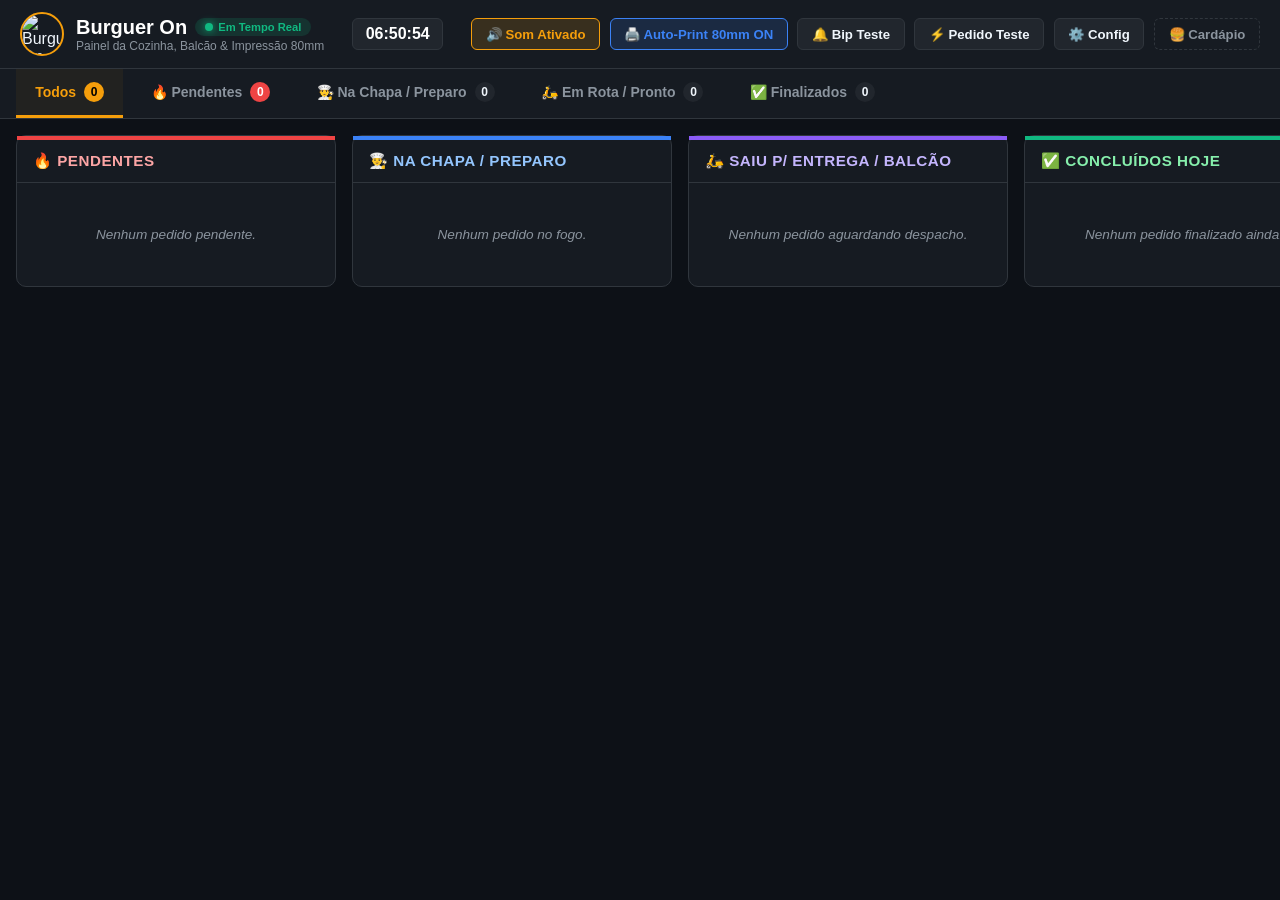
==== admin.html @ c75352a1 "feat: Adiciona calculo de frete ViaCEP para Cotia, gravacao Firestore em tempo real e Painel KDS da " ====
<!DOCTYPE html>
<html lang="pt-BR">
<head>
  <meta charset="UTF-8">
  <meta name="viewport" content="width=device-width, initial-scale=1.0">
  <title>Painel da Cozinha & Balcão | Burguer On Artesanal</title>
  <meta name="description" content="Sistema de Gestão da Cozinha (KDS), pedidos em tempo real e comanda térmica 80mm para Burguer On Artesanal.">
  <link rel="icon" type="image/png" href="assets/images/logo_burguer_on.png">
  <link rel="stylesheet" href="assets/css/admin.css">
</head>
<body>

  <!-- CABEÇALHO KDS -->
  <header class="kds-header">
    <div class="kds-brand">
      <img src="assets/images/logo_burguer_on.png" alt="Burguer On Logo" class="kds-logo">
      <div class="kds-title">
        <h1>
          Burguer On
          <span class="kds-status-badge">
            <span class="kds-status-dot"></span>
            Em Tempo Real
          </span>
        </h1>
        <div class="kds-subtitle">Painel da Cozinha, Balcão & Impressão 80mm</div>
      </div>
    </div>

    <div id="kds-clock" class="kds-clock">00:00:00</div>

    <div class="kds-controls">
      <button id="btn-toggle-sound" class="btn-ctrl active-sound" title="Ativar ou desativar aviso sonoro contínuo">
        🔊 Som Ativado
      </button>

      <button id="btn-toggle-autoprint" class="btn-ctrl active-print" title="Disparo automático de impressão de pedidos novos">
        🖨️ Auto-Print 80mm ON
      </button>

      <button id="btn-test-sound" class="btn-ctrl" title="Testar áudio de bip da cozinha">
        🔔 Bip Teste
      </button>

      <button id="btn-demo-order" class="btn-ctrl" title="Simular novo pedido no sistema">
        ⚡ Pedido Teste
      </button>

      <button id="btn-settings" class="btn-ctrl" title="Configurar Firebase Firestore">
        ⚙️ Config
      </button>

      <a href="index.html" class="btn-ctrl btn-back-menu" title="Voltar para a página de vendas">
        🍔 Cardápio
      </a>
    </div>
  </header>

  <!-- BARRA DE ALERTA DE PEDIDOS PENDENTES -->
  <div id="kds-alert-bar" class="kds-alert-bar hidden">
    <div>
      🚨 <strong>NOVO PEDIDO CHEGANDO!</strong> Há <span id="alert-pending-count">0</span> pedido(s) aguardando aceite e preparo na chapa.
    </div>
    <button id="btn-silence-alert" class="btn-silence-alert">
      Silenciar Alarme 🔕
    </button>
  </div>

  <!-- NAVEGAÇÃO DE ABAS / FILTROS -->
  <nav class="kds-tabs-nav">
    <button class="kds-tab-btn active" data-col="todos">
      Todos <span class="tab-badge" id="count-todos">0</span>
    </button>
    <button class="kds-tab-btn" data-col="pending">
      🔥 Pendentes <span class="tab-badge badge-danger" id="count-pending">0</span>
    </button>
    <button class="kds-tab-btn" data-col="preparo">
      👨‍🍳 Na Chapa / Preparo <span class="tab-badge" id="count-preparo">0</span>
    </button>
    <button class="kds-tab-btn" data-col="entrega">
      🛵 Em Rota / Pronto <span class="tab-badge" id="count-entrega">0</span>
    </button>
    <button class="kds-tab-btn" data-col="finalizado">
      ✅ Finalizados <span class="tab-badge" id="count-finalizado">0</span>
    </button>
  </nav>

  <!-- QUADRO KANBAN MULTICOLUNAS KDS -->
  <main class="kds-container" id="kds-container">
    
    <!-- COLUNA 1: PENDENTES -->
    <section class="kds-column" id="column-pending">
      <div class="kds-column-header col-pending">
        <span>🔥 PENDENTES</span>
      </div>
      <div class="kds-cards-list" id="list-pending">
        <div class="kds-empty-state">Nenhum pedido pendente.</div>
      </div>
    </section>

    <!-- COLUNA 2: EM PREPARO -->
    <section class="kds-column" id="column-preparo">
      <div class="kds-column-header col-preparing">
        <span>👨‍🍳 NA CHAPA / PREPARO</span>
      </div>
      <div class="kds-cards-list" id="list-preparo">
        <div class="kds-empty-state">Nenhum pedido no fogo.</div>
      </div>
    </section>

    <!-- COLUNA 3: SAIU PARA ENTREGA / PRONTO NO BALCÃO -->
    <section class="kds-column" id="column-entrega">
      <div class="kds-column-header col-delivery">
        <span>🛵 SAIU P/ ENTREGA / BALCÃO</span>
      </div>
      <div class="kds-cards-list" id="list-entrega">
        <div class="kds-empty-state">Nenhum pedido aguardando despacho.</div>
      </div>
    </section>

    <!-- COLUNA 4: FINALIZADOS -->
    <section class="kds-column" id="column-finalizado">
      <div class="kds-column-header col-completed">
        <span>✅ CONCLUÍDOS HOJE</span>
      </div>
      <div class="kds-cards-list" id="list-finalizado">
        <div class="kds-empty-state">Nenhum pedido finalizado ainda.</div>
      </div>
    </section>

  </main>

  <!-- MODAL DE CONFIGURAÇÃO DO FIREBASE -->
  <div id="settings-modal" class="modal-overlay hidden">
    <div class="modal-content">
      <div class="modal-header">
        <h2>Configuração do Firebase Firestore</h2>
        <button id="btn-close-settings" class="btn-close-modal">&times;</button>
      </div>
      <form id="firebase-config-form">
        <p style="font-size:0.8rem; color:#8b949e; margin-bottom:1rem;">
          O sistema já possui sincronização local em tempo real entre abas e suporte à CDN do Firebase. Para usar seu projeto do Google Cloud / Firebase Console, informe abaixo:
        </p>
        <div class="form-group">
          <label for="fb-project-id">Firebase Project ID</label>
          <input type="text" id="fb-project-id" class="form-control" placeholder="ex: burguer-on-cotia" required>
        </div>
        <div class="form-group">
          <label for="fb-api-key">API Key</label>
          <input type="text" id="fb-api-key" class="form-control" placeholder="AIzaSy...">
        </div>
        <button type="submit" class="btn-ctrl active-sound" style="width:100%; justify-content:center; padding:0.65rem;">
          💾 Salvar Configurações
        </button>
      </form>
    </div>
  </div>

  <!-- ÁREA DE IMPRESSÃO TÉRMICA (EXCLUSIVA PARA PAPEL 80MM / 72MM GOLDENSKY) -->
  <div id="receipt-print-area"></div>

  <!-- SCRIPT MODULAR DO PAINEL -->
  <script type="module" src="assets/js/admin.js"></script>
</body>
</html>
---- assets/css/admin.css ----
/* ==========================================================================
   BURGUER ON ARTESANAL - PAINEL DA COZINHA & BALCÃO (KDS ADMIN)
   Estilização Profissional para Monitores, Tablets e Impressão Térmica 80mm
   ========================================================================== */

:root {
  --kds-bg: #0d1117;
  --kds-surface: #161b22;
  --kds-surface-light: #21262d;
  --kds-border: #30363d;
  --kds-text: #f0f6fc;
  --kds-text-muted: #8b949e;
  
  --kds-primary: #f59e0b; /* Amber */
  --kds-primary-hover: #d97706;
  --kds-primary-light: rgba(245, 158, 11, 0.15);
  
  --kds-danger: #ef4444; /* Vermelho Pedido Pendente */
  --kds-danger-light: rgba(239, 68, 68, 0.15);
  
  --kds-info: #3b82f6; /* Azul Em Preparo */
  --kds-info-light: rgba(59, 130, 246, 0.15);
  
  --kds-warning: #8b5cf6; /* Roxo Saiu para Entrega / Pronto */
  --kds-warning-light: rgba(139, 92, 246, 0.15);
  
  --kds-success: #10b981; /* Verde Concluído */
  --kds-success-light: rgba(16, 185, 129, 0.15);
  
  --radius-sm: 6px;
  --radius-md: 10px;
  --radius-lg: 16px;
}

* {
  box-sizing: border-box;
  margin: 0;
  padding: 0;
}

body {
  font-family: -apple-system, BlinkMacSystemFont, "Segoe UI", Roboto, Helvetica, Arial, sans-serif;
  background-color: var(--kds-bg);
  color: var(--kds-text);
  min-height: 100vh;
  display: flex;
  flex-direction: column;
  overflow-x: hidden;
}

/* ==========================================================================
   CABEÇALHO KDS
   ========================================================================== */
.kds-header {
  background-color: var(--kds-surface);
  border-bottom: 1px solid var(--kds-border);
  padding: 0.75rem 1.25rem;
  display: flex;
  align-items: center;
  justify-content: space-between;
  gap: 1rem;
  flex-wrap: wrap;
  position: sticky;
  top: 0;
  z-index: 100;
}

.kds-brand {
  display: flex;
  align-items: center;
  gap: 0.75rem;
}

.kds-logo {
  width: 44px;
  height: 44px;
  border-radius: 50%;
  object-fit: cover;
  border: 2px solid var(--kds-primary);
}

.kds-title h1 {
  font-size: 1.25rem;
  font-weight: 800;
  color: #fff;
  display: flex;
  align-items: center;
  gap: 0.5rem;
}

.kds-title .kds-subtitle {
  font-size: 0.75rem;
  color: var(--kds-text-muted);
}

.kds-status-badge {
  display: inline-flex;
  align-items: center;
  gap: 0.35rem;
  font-size: 0.7rem;
  padding: 0.2rem 0.6rem;
  border-radius: 999px;
  background: rgba(16, 185, 129, 0.15);
  color: var(--kds-success);
  font-weight: 600;
}

.kds-status-dot {
  width: 8px;
  height: 8px;
  border-radius: 50%;
  background: var(--kds-success);
  box-shadow: 0 0 8px var(--kds-success);
}

.kds-clock {
  font-size: 1rem;
  font-weight: 700;
  font-variant-numeric: tabular-nums;
  color: #fff;
  background: var(--kds-surface-light);
  padding: 0.4rem 0.8rem;
  border-radius: var(--radius-sm);
  border: 1px solid var(--kds-border);
}

.kds-controls {
  display: flex;
  align-items: center;
  gap: 0.6rem;
  flex-wrap: wrap;
}

.btn-ctrl {
  display: inline-flex;
  align-items: center;
  gap: 0.4rem;
  padding: 0.45rem 0.85rem;
  font-size: 0.825rem;
  font-weight: 600;
  border-radius: var(--radius-sm);
  border: 1px solid var(--kds-border);
  background: var(--kds-surface-light);
  color: var(--kds-text);
  cursor: pointer;
  transition: all 0.2s ease;
  user-select: none;
}

.btn-ctrl:hover {
  background: #2a313c;
  border-color: #484f58;
}

.btn-ctrl.active-sound {
  background: var(--kds-primary-light);
  color: var(--kds-primary);
  border-color: var(--kds-primary);
}

.btn-ctrl.active-print {
  background: var(--kds-info-light);
  color: var(--kds-info);
  border-color: var(--kds-info);
}

.btn-ctrl.alarm-pulsing {
  animation: pulse-alarm 1.2s infinite;
  background: var(--kds-danger);
  color: #fff;
  border-color: var(--kds-danger);
}

@keyframes pulse-alarm {
  0% { transform: scale(1); box-shadow: 0 0 0 0 rgba(239, 68, 68, 0.7); }
  50% { transform: scale(1.05); box-shadow: 0 0 0 10px rgba(239, 68, 68, 0); }
  100% { transform: scale(1); box-shadow: 0 0 0 0 rgba(239, 68, 68, 0); }
}

.btn-back-menu {
  background: transparent;
  color: var(--kds-text-muted);
  border: 1px dashed var(--kds-border);
  text-decoration: none;
}

.btn-back-menu:hover {
  color: #fff;
  border-color: var(--kds-primary);
}

/* ==========================================================================
   BARRA DE ALERTA DE PEDIDOS PENDENTES
   ========================================================================== */
.kds-alert-bar {
  background: linear-gradient(90deg, #b91c1c, #dc2626);
  color: #fff;
  padding: 0.6rem 1.25rem;
  font-weight: 700;
  font-size: 0.9rem;
  display: flex;
  align-items: center;
  justify-content: space-between;
  box-shadow: 0 4px 12px rgba(220, 38, 38, 0.3);
  animation: alert-slide-down 0.3s ease;
}

@keyframes alert-slide-down {
  from { transform: translateY(-100%); }
  to { transform: translateY(0); }
}

.kds-alert-bar.hidden {
  display: none;
}

.btn-silence-alert {
  background: #fff;
  color: #b91c1c;
  border: none;
  padding: 0.3rem 0.8rem;
  border-radius: var(--radius-sm);
  font-weight: 700;
  cursor: pointer;
}

/* ==========================================================================
   NAVEGAÇÃO POR COLUNAS / ABAS
   ========================================================================== */
.kds-tabs-nav {
  display: flex;
  background: var(--kds-surface);
  border-bottom: 1px solid var(--kds-border);
  padding: 0 1rem;
  gap: 0.5rem;
  overflow-x: auto;
}

.kds-tab-btn {
  display: flex;
  align-items: center;
  gap: 0.5rem;
  padding: 0.8rem 1.2rem;
  background: transparent;
  border: none;
  border-bottom: 3px solid transparent;
  color: var(--kds-text-muted);
  font-size: 0.875rem;
  font-weight: 700;
  cursor: pointer;
  white-space: nowrap;
  transition: all 0.2s ease;
}

.kds-tab-btn:hover {
  color: var(--kds-text);
}

.kds-tab-btn.active {
  color: var(--kds-primary);
  border-bottom-color: var(--kds-primary);
  background: rgba(245, 158, 11, 0.05);
}

.tab-badge {
  display: inline-flex;
  align-items: center;
  justify-content: center;
  min-width: 20px;
  height: 20px;
  padding: 0 6px;
  border-radius: 10px;
  font-size: 0.75rem;
  font-weight: 800;
  background: var(--kds-surface-light);
  color: var(--kds-text);
}

.kds-tab-btn.active .tab-badge {
  background: var(--kds-primary);
  color: #000;
}

.tab-badge.badge-danger {
  background: var(--kds-danger);
  color: #fff;
}

/* ==========================================================================
   LAYOUT KDS: QUADRO KANBAN MULTICOLUNAS OU LISTA
   ========================================================================== */
.kds-container {
  flex: 1;
  padding: 1rem;
  display: flex;
  gap: 1rem;
  overflow-x: auto;
  align-items: flex-start;
}

/* Cada coluna do Kanban */
.kds-column {
  flex: 1;
  min-width: 320px;
  max-width: 420px;
  background: var(--kds-surface);
  border-radius: var(--radius-md);
  border: 1px solid var(--kds-border);
  display: flex;
  flex-direction: column;
  max-height: calc(100vh - 140px);
}

.kds-column-header {
  padding: 0.75rem 1rem;
  border-bottom: 1px solid var(--kds-border);
  display: flex;
  align-items: center;
  justify-content: space-between;
  font-weight: 800;
  font-size: 0.95rem;
  letter-spacing: 0.5px;
}

.kds-column-header.col-pending {
  border-top: 4px solid var(--kds-danger);
  color: #fca5a5;
}

.kds-column-header.col-preparing {
  border-top: 4px solid var(--kds-info);
  color: #93c5fd;
}

.kds-column-header.col-delivery {
  border-top: 4px solid var(--kds-warning);
  color: #c4b5fd;
}

.kds-column-header.col-completed {
  border-top: 4px solid var(--kds-success);
  color: #86efac;
}

.kds-cards-list {
  padding: 0.75rem;
  overflow-y: auto;
  display: flex;
  flex-direction: column;
  gap: 0.75rem;
  flex: 1;
}

.kds-empty-state {
  text-align: center;
  padding: 2rem 1rem;
  color: var(--kds-text-muted);
  font-size: 0.85rem;
  font-style: italic;
}

/* ==========================================================================
   CARD DE PEDIDO KDS
   ========================================================================== */
.kds-order-card {
  background: var(--kds-surface-light);
  border: 1px solid var(--kds-border);
  border-radius: var(--radius-md);
  overflow: hidden;
  box-shadow: 0 4px 6px -1px rgba(0, 0, 0, 0.2);
  transition: transform 0.15s ease, border-color 0.15s ease;
  position: relative;
}

.kds-order-card:hover {
  transform: translateY(-2px);
  border-color: #58a6ff;
}

.kds-order-card.status-pendente {
  border-left: 5px solid var(--kds-danger);
  background: linear-gradient(180deg, rgba(239, 68, 68, 0.08) 0%, var(--kds-surface-light) 30%);
}

.kds-order-card.status-preparo {
  border-left: 5px solid var(--kds-info);
}

.kds-order-card.status-entrega {
  border-left: 5px solid var(--kds-warning);
}

.kds-order-card.status-finalizado {
  border-left: 5px solid var(--kds-success);
  opacity: 0.85;
}

.card-top {
  padding: 0.65rem 0.85rem;
  border-bottom: 1px solid var(--kds-border);
  display: flex;
  align-items: center;
  justify-content: space-between;
  background: rgba(0, 0, 0, 0.15);
}

.order-num-tag {
  font-size: 1.15rem;
  font-weight: 900;
  color: #fff;
  letter-spacing: 0.5px;
}

.order-type-badge {
  font-size: 0.7rem;
  font-weight: 800;
  text-transform: uppercase;
  padding: 0.2rem 0.55rem;
  border-radius: 4px;
}

.badge-delivery {
  background: #b45309;
  color: #fff;
}

.badge-retirada {
  background: #4338ca;
  color: #fff;
}

.card-time-row {
  display: flex;
  align-items: center;
  justify-content: space-between;
  padding: 0.4rem 0.85rem;
  font-size: 0.75rem;
  color: var(--kds-text-muted);
  background: rgba(0, 0, 0, 0.1);
}

.time-elapsed {
  font-weight: 700;
  color: var(--kds-primary);
}

/* Informações do Cliente */
.card-customer-info {
  padding: 0.6rem 0.85rem;
  border-bottom: 1px solid rgba(255, 255, 255, 0.05);
  font-size: 0.825rem;
}

.customer-name {
  font-weight: 700;
  color: #fff;
  margin-bottom: 0.2rem;
  display: flex;
  align-items: center;
  justify-content: space-between;
}

.customer-phone-link {
  color: #25d366;
  text-decoration: none;
  font-size: 0.75rem;
  display: inline-flex;
  align-items: center;
  gap: 0.25rem;
  font-weight: 600;
}

.customer-address {
  margin-top: 0.35rem;
  font-size: 0.775rem;
  color: #cbd5e1;
  background: rgba(0, 0, 0, 0.2);
  padding: 0.4rem 0.6rem;
  border-radius: 4px;
  border-left: 3px solid var(--kds-primary);
  line-height: 1.35;
}

/* Lista de Itens */
.card-items-list {
  padding: 0.65rem 0.85rem;
  display: flex;
  flex-direction: column;
  gap: 0.5rem;
}

.card-item {
  font-size: 0.85rem;
  border-bottom: 1px dashed rgba(255, 255, 255, 0.08);
  padding-bottom: 0.45rem;
}

.card-item:last-child {
  border-bottom: none;
  padding-bottom: 0;
}

.item-main-row {
  display: flex;
  justify-content: space-between;
  font-weight: 700;
  color: #fff;
}

.item-qty-name {
  display: flex;
  gap: 0.4rem;
}

.item-qty {
  background: var(--kds-primary);
  color: #000;
  font-weight: 900;
  padding: 0.1rem 0.4rem;
  border-radius: 3px;
  font-size: 0.75rem;
  height: fit-content;
}

.item-additions {
  margin-top: 0.2rem;
  padding-left: 1.5rem;
  font-size: 0.75rem;
  color: #93c5fd;
  display: flex;
  flex-direction: column;
  gap: 0.1rem;
}

.item-notes {
  margin-top: 0.3rem;
  padding: 0.25rem 0.5rem;
  background: rgba(239, 68, 68, 0.15);
  border-left: 2px solid var(--kds-danger);
  color: #fca5a5;
  font-size: 0.75rem;
  font-weight: 600;
  border-radius: 2px;
}

/* Totais e Pagamento */
.card-footer-info {
  padding: 0.65rem 0.85rem;
  background: rgba(0, 0, 0, 0.25);
  border-top: 1px solid var(--kds-border);
  font-size: 0.8rem;
}

.totals-row {
  display: flex;
  justify-content: space-between;
  margin-bottom: 0.25rem;
  color: var(--kds-text-muted);
}

.totals-total {
  font-size: 1rem;
  font-weight: 900;
  color: #fff;
  display: flex;
  justify-content: space-between;
  padding-top: 0.25rem;
  border-top: 1px solid rgba(255, 255, 255, 0.1);
}

.payment-tag {
  margin-top: 0.45rem;
  font-size: 0.75rem;
  font-weight: 700;
  color: #fbbf24;
  background: rgba(251, 191, 36, 0.1);
  padding: 0.3rem 0.5rem;
  border-radius: 4px;
}

/* Ações Rápidas */
.card-actions {
  padding: 0.65rem 0.85rem;
  background: rgba(0, 0, 0, 0.35);
  border-top: 1px solid var(--kds-border);
  display: flex;
  gap: 0.4rem;
  flex-wrap: wrap;
}

.btn-card-action {
  flex: 1;
  padding: 0.5rem 0.5rem;
  font-size: 0.75rem;
  font-weight: 700;
  border-radius: var(--radius-sm);
  border: none;
  cursor: pointer;
  display: inline-flex;
  align-items: center;
  justify-content: center;
  gap: 0.3rem;
  transition: all 0.15s ease;
  white-space: nowrap;
}

.btn-action-primary {
  background: var(--kds-primary);
  color: #000;
}
.btn-action-primary:hover {
  background: var(--kds-primary-hover);
}

.btn-action-preparo {
  background: var(--kds-info);
  color: #fff;
}
.btn-action-preparo:hover {
  background: #2563eb;
}

.btn-action-delivery {
  background: var(--kds-warning);
  color: #fff;
}
.btn-action-delivery:hover {
  background: #7c3aed;
}

.btn-action-finish {
  background: var(--kds-success);
  color: #000;
}
.btn-action-finish:hover {
  background: #059669;
}

.btn-action-print {
  background: var(--kds-surface-light);
  color: var(--kds-text);
  border: 1px solid var(--kds-border);
  flex: 0 0 auto;
}
.btn-action-print:hover {
  background: #2d333b;
  color: #58a6ff;
}

.btn-action-print.printed {
  color: #10b981;
}

/* ==========================================================================
   MODAL DE CONFIGURAÇÃO DO FIREBASE / SISTEMA
   ========================================================================== */
.modal-overlay {
  position: fixed;
  inset: 0;
  background: rgba(0, 0, 0, 0.75);
  backdrop-filter: blur(4px);
  display: flex;
  align-items: center;
  justify-content: center;
  z-index: 1000;
  padding: 1rem;
}

.modal-overlay.hidden {
  display: none;
}

.modal-content {
  background: var(--kds-surface);
  border: 1px solid var(--kds-border);
  border-radius: var(--radius-lg);
  max-width: 500px;
  width: 100%;
  padding: 1.5rem;
  box-shadow: 0 20px 25px -5px rgba(0, 0, 0, 0.5);
}

.modal-header {
  display: flex;
  align-items: center;
  justify-content: space-between;
  margin-bottom: 1rem;
}

.modal-header h2 {
  font-size: 1.25rem;
  color: #fff;
}

.btn-close-modal {
  background: transparent;
  border: none;
  font-size: 1.5rem;
  color: var(--kds-text-muted);
  cursor: pointer;
}

.form-group {
  margin-bottom: 1rem;
}

.form-group label {
  display: block;
  font-size: 0.8rem;
  font-weight: 600;
  color: var(--kds-text-muted);
  margin-bottom: 0.35rem;
}

.form-control {
  width: 100%;
  padding: 0.55rem 0.75rem;
  background: var(--kds-surface-light);
  border: 1px solid var(--kds-border);
  border-radius: var(--radius-sm);
  color: #fff;
  font-size: 0.85rem;
}

.form-control:focus {
  outline: none;
  border-color: var(--kds-primary);
}

/* ==========================================================================
   ÁREA DE IMPRESSÃO TÉRMICA (GOLDENSKY 80MM / 72MM)
   ========================================================================== */
#receipt-print-area {
  display: none;
}

@media print {
  /* Oculta tudo na tela */
  body * {
    visibility: hidden;
  }

  /* Define papel contínuo 80mm com margens zeradas para impressora térmica */
  @page {
    size: 80mm auto;
    margin: 0;
  }

  /* Exibe exclusivamente a comanda térmica */
  #receipt-print-area,
  #receipt-print-area * {
    visibility: visible;
  }

  #receipt-print-area {
    display: block !important;
    position: absolute;
    left: 0;
    top: 0;
    width: 72mm; /* Largura padrão de impressão térmica 80mm */
    padding: 2mm 3mm 10mm 3mm;
    margin: 0 auto;
    background: #fff;
    color: #000;
    font-family: 'Courier New', Courier, monospace;
    font-size: 12px;
    line-height: 1.25;
    font-weight: bold;
    -webkit-print-color-adjust: exact;
    print-color-adjust: exact;
  }

  .rcpt-header {
    text-align: center;
    margin-bottom: 4px;
  }

  .rcpt-title {
    font-size: 16px;
    font-weight: 900;
    text-transform: uppercase;
    margin-bottom: 2px;
  }

  .rcpt-sub {
    font-size: 11px;
    line-height: 1.2;
  }

  .rcpt-divider {
    border-top: 1px dashed #000;
    margin: 4px 0;
  }

  .rcpt-order-highlight {
    text-align: center;
    padding: 3px 0;
    font-size: 18px;
    font-weight: 900;
    border-top: 2px solid #000;
    border-bottom: 2px solid #000;
    margin: 4px 0;
  }

  .rcpt-type {
    font-size: 14px;
    text-align: center;
    text-transform: uppercase;
    font-weight: 900;
  }

  .rcpt-section-title {
    font-size: 12px;
    font-weight: 900;
    text-transform: uppercase;
    margin-top: 4px;
  }

  .rcpt-row {
    display: flex;
    justify-content: space-between;
    font-size: 12px;
  }

  .rcpt-item-row {
    margin-top: 3px;
  }

  .rcpt-item-name {
    font-weight: 900;
    font-size: 12px;
  }

  .rcpt-item-detail {
    font-size: 11px;
    padding-left: 8px;
  }

  .rcpt-item-obs {
    font-size: 11px;
    font-weight: 900;
    padding-left: 8px;
    text-transform: uppercase;
  }

  .rcpt-total-highlight {
    font-size: 15px;
    font-weight: 900;
    border-top: 1px dashed #000;
    border-bottom: 1px dashed #000;
    padding: 3px 0;
    margin: 4px 0;
  }

  .rcpt-footer {
    text-align: center;
    font-size: 10px;
    margin-top: 8px;
  }
}

/* ==========================================================================
   RESPONSIVIDADE
   ========================================================================== */
@media (max-width: 900px) {
  .kds-container {
    flex-direction: column;
    overflow-x: hidden;
  }

  .kds-column {
    min-width: 100%;
    max-width: 100%;
    max-height: none;
  }
}
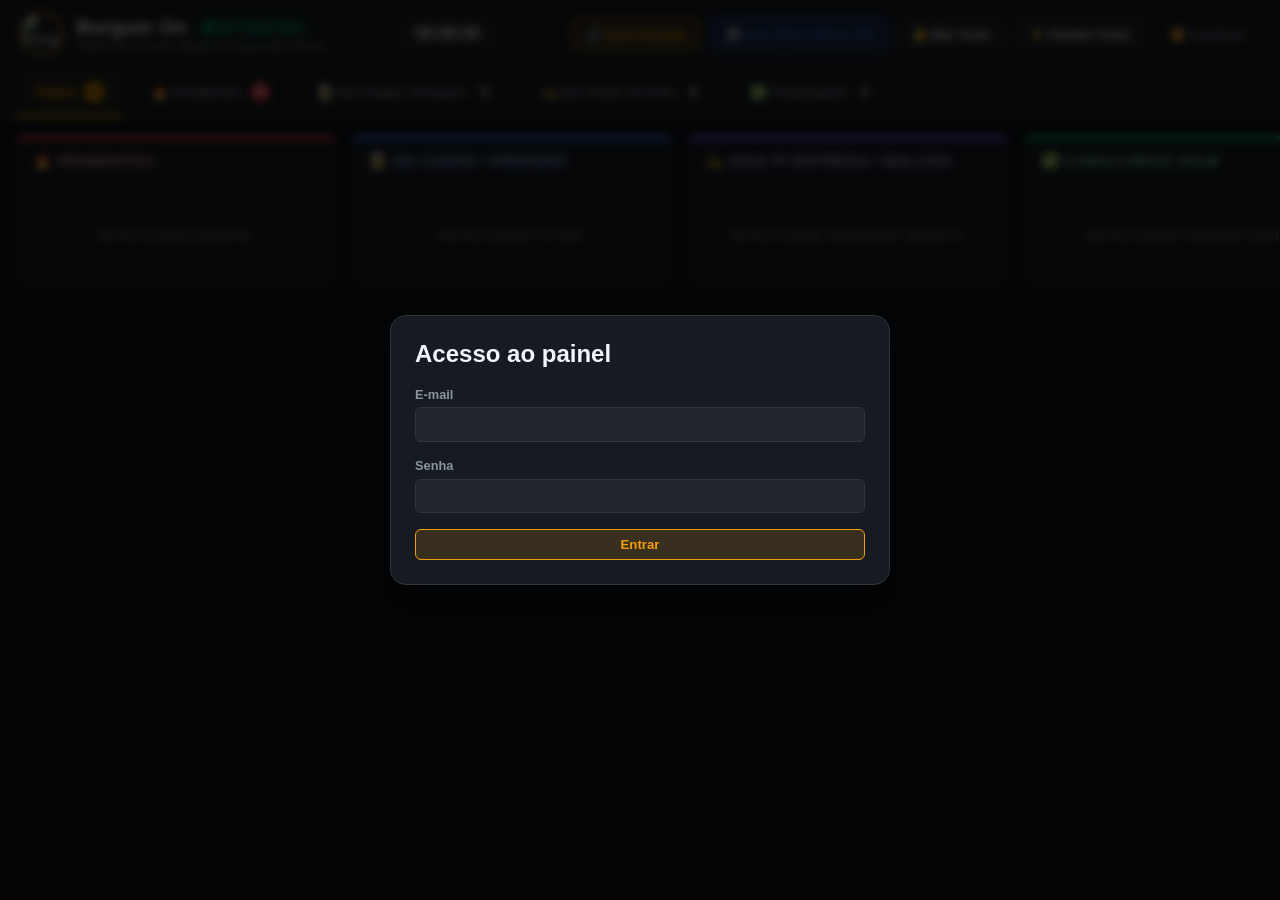
==== commit d6deba36: "Migrate ordering workflow to Supabase Co-authored-by: Copilot <223556219+Copilot@users.noreply.githu" ====
--- a/admin.html
+++ b/admin.html
@@ -9,6 +9,24 @@
   <link rel="stylesheet" href="assets/css/admin.css">
 </head>
 <body>
+
+  <section id="admin-login" class="modal-overlay">
+    <div class="modal-content">
+      <h2>Acesso ao painel</h2>
+      <p id="admin-login-error" style="color:#f87171; min-height:1.2rem;"></p>
+      <form id="admin-login-form">
+        <div class="form-group">
+          <label for="admin-email">E-mail</label>
+          <input id="admin-email" class="form-control" type="email" autocomplete="username" required>
+        </div>
+        <div class="form-group">
+          <label for="admin-password">Senha</label>
+          <input id="admin-password" class="form-control" type="password" autocomplete="current-password" required>
+        </div>
+        <button class="btn-ctrl active-sound" type="submit" style="width:100%; justify-content:center;">Entrar</button>
+      </form>
+    </div>
+  </section>
 
   <!-- CABEÇALHO KDS -->
   <header class="kds-header">
@@ -43,10 +61,6 @@
 
       <button id="btn-demo-order" class="btn-ctrl" title="Simular novo pedido no sistema">
         ⚡ Pedido Teste
-      </button>
-
-      <button id="btn-settings" class="btn-ctrl" title="Configurar Firebase Firestore">
-        ⚙️ Config
       </button>
 
       <a href="index.html" class="btn-ctrl btn-back-menu" title="Voltar para a página de vendas">
@@ -129,36 +143,16 @@
 
   </main>
 
-  <!-- MODAL DE CONFIGURAÇÃO DO FIREBASE -->
-  <div id="settings-modal" class="modal-overlay hidden">
-    <div class="modal-content">
-      <div class="modal-header">
-        <h2>Configuração do Firebase Firestore</h2>
-        <button id="btn-close-settings" class="btn-close-modal">&times;</button>
-      </div>
-      <form id="firebase-config-form">
-        <p style="font-size:0.8rem; color:#8b949e; margin-bottom:1rem;">
-          O sistema já possui sincronização local em tempo real entre abas e suporte à CDN do Firebase. Para usar seu projeto do Google Cloud / Firebase Console, informe abaixo:
-        </p>
-        <div class="form-group">
-          <label for="fb-project-id">Firebase Project ID</label>
-          <input type="text" id="fb-project-id" class="form-control" placeholder="ex: burguer-on-cotia" required>
-        </div>
-        <div class="form-group">
-          <label for="fb-api-key">API Key</label>
-          <input type="text" id="fb-api-key" class="form-control" placeholder="AIzaSy...">
-        </div>
-        <button type="submit" class="btn-ctrl active-sound" style="width:100%; justify-content:center; padding:0.65rem;">
-          💾 Salvar Configurações
-        </button>
-      </form>
-    </div>
-  </div>
-
   <!-- ÁREA DE IMPRESSÃO TÉRMICA (EXCLUSIVA PARA PAPEL 80MM / 72MM GOLDENSKY) -->
   <div id="receipt-print-area"></div>
 
   <!-- SCRIPT MODULAR DO PAINEL -->
+  <script>
+    window.__SUPABASE_CONFIG__ = {
+      url: "https://ymonpfdeopkjlgzhyabs.supabase.co",
+      anonKey: "sb_publishable_vPeuo0lbcNcHIep9HZ79fg_ZjnUd14E"
+    };
+  </script>
   <script type="module" src="assets/js/admin.js"></script>
 </body>
 </html>
--- a/assets/css/admin.css
+++ b/assets/css/admin.css
@@ -636,6 +636,18 @@
   background: #059669;
 }
 
+.btn-action-whatsapp {
+  background: #25d366;
+  color: #0d1117 !important;
+  font-weight: 800;
+  text-decoration: none;
+  flex: 0 0 auto;
+}
+.btn-action-whatsapp:hover {
+  background: #20ba5a;
+  color: #000 !important;
+}
+
 .btn-action-print {
   background: var(--kds-surface-light);
   color: var(--kds-text);
@@ -649,6 +661,28 @@
 
 .btn-action-print.printed {
   color: #10b981;
+}
+
+.kds-action-notice {
+  position: fixed;
+  right: 1rem;
+  bottom: 1rem;
+  z-index: 100;
+  max-width: min(360px, calc(100vw - 2rem));
+  padding: 0.75rem 1rem;
+  border: 1px solid rgba(16, 185, 129, 0.55);
+  border-radius: var(--radius-sm);
+  background: #064e3b;
+  color: #d1fae5;
+  font-weight: 800;
+  font-size: 0.85rem;
+  box-shadow: 0 12px 30px rgba(0, 0, 0, 0.35);
+}
+
+.kds-action-notice.error {
+  border-color: rgba(248, 113, 113, 0.6);
+  background: #7f1d1d;
+  color: #fee2e2;
 }
 
 /* ==========================================================================
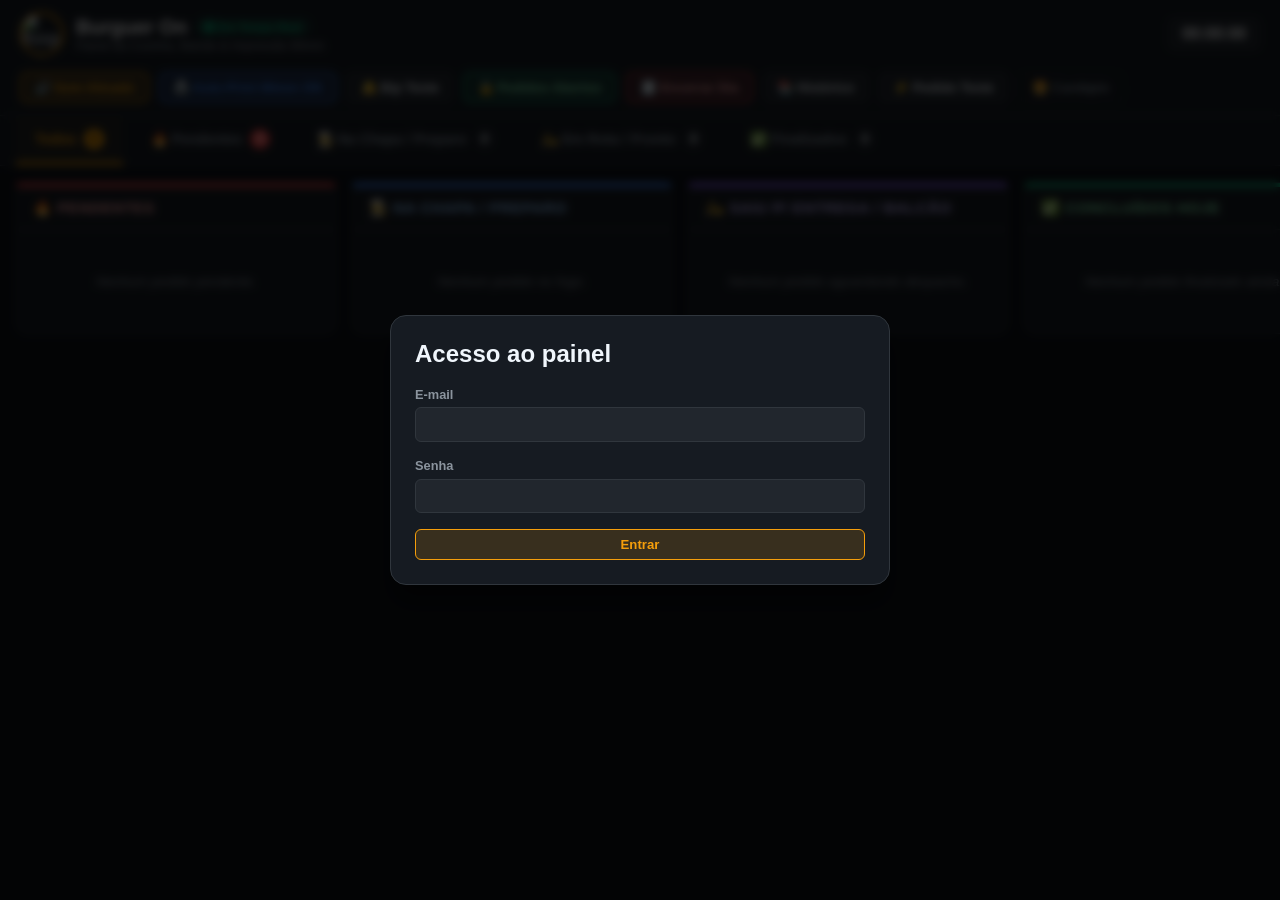
==== commit 5e768831: "feat: add daily order management Co-authored-by: Copilot <223556219+Copilot@users.noreply.github.com" ====
--- a/admin.html
+++ b/admin.html
@@ -57,6 +57,18 @@
 
       <button id="btn-test-sound" class="btn-ctrl" title="Testar áudio de bip da cozinha">
         🔔 Bip Teste
+      </button>
+
+      <button id="btn-toggle-orders" class="btn-ctrl active-orders" title="Abrir ou fechar o recebimento de pedidos">
+        🔓 Pedidos Abertos
+      </button>
+
+      <button id="btn-close-day" class="btn-ctrl btn-close-day" title="Arquivar os pedidos finalizados e encerrar o dia">
+        🧾 Encerrar Dia
+      </button>
+
+      <button id="btn-history" class="btn-ctrl" title="Consultar pedidos arquivados">
+        📚 Histórico
       </button>
 
       <button id="btn-demo-order" class="btn-ctrl" title="Simular novo pedido no sistema">
@@ -143,6 +155,16 @@
 
   </main>
 
+  <section id="order-history-panel" class="order-history-panel hidden">
+    <div class="order-history-header">
+      <h2>📚 Histórico de Pedidos</h2>
+      <button id="btn-close-history" class="btn-ctrl">Fechar</button>
+    </div>
+    <div id="order-history-list" class="order-history-list">
+      <div class="kds-empty-state">Nenhum pedido arquivado.</div>
+    </div>
+  </section>
+
   <!-- ÁREA DE IMPRESSÃO TÉRMICA (EXCLUSIVA PARA PAPEL 80MM / 72MM GOLDENSKY) -->
   <div id="receipt-print-area"></div>
 
--- a/assets/css/admin.css
+++ b/assets/css/admin.css
@@ -164,6 +164,19 @@
   border-color: var(--kds-info);
 }
 
+.btn-ctrl.active-orders {
+  background: var(--kds-success-light);
+  color: #86efac;
+  border-color: var(--kds-success);
+}
+
+.btn-ctrl.orders-closed,
+.btn-close-day {
+  background: var(--kds-danger-light);
+  color: #fca5a5;
+  border-color: var(--kds-danger);
+}
+
 .btn-ctrl.alarm-pulsing {
   animation: pulse-alarm 1.2s infinite;
   background: var(--kds-danger);
@@ -349,6 +362,7 @@
   flex-direction: column;
   gap: 0.75rem;
   flex: 1;
+  min-height: 0;
 }
 
 .kds-empty-state {
@@ -357,6 +371,40 @@
   color: var(--kds-text-muted);
   font-size: 0.85rem;
   font-style: italic;
+}
+
+.order-history-panel {
+  position: fixed;
+  inset: 5rem 1rem 1rem;
+  z-index: 90;
+  padding: 1rem;
+  background: var(--kds-bg);
+  border: 1px solid var(--kds-border);
+  border-radius: var(--radius-md);
+  overflow: auto;
+}
+
+.order-history-panel.hidden {
+  display: none;
+}
+
+.order-history-header {
+  display: flex;
+  align-items: center;
+  justify-content: space-between;
+  gap: 1rem;
+  margin-bottom: 1rem;
+}
+
+.order-history-header h2 {
+  font-size: 1.1rem;
+}
+
+.order-history-list {
+  display: grid;
+  grid-template-columns: repeat(auto-fill, minmax(320px, 1fr));
+  align-items: start;
+  gap: 0.75rem;
 }
 
 /* ==========================================================================
@@ -366,6 +414,7 @@
   background: var(--kds-surface-light);
   border: 1px solid var(--kds-border);
   border-radius: var(--radius-md);
+  flex: 0 0 auto;
   overflow: hidden;
   box-shadow: 0 4px 6px -1px rgba(0, 0, 0, 0.2);
   transition: transform 0.15s ease, border-color 0.15s ease;
